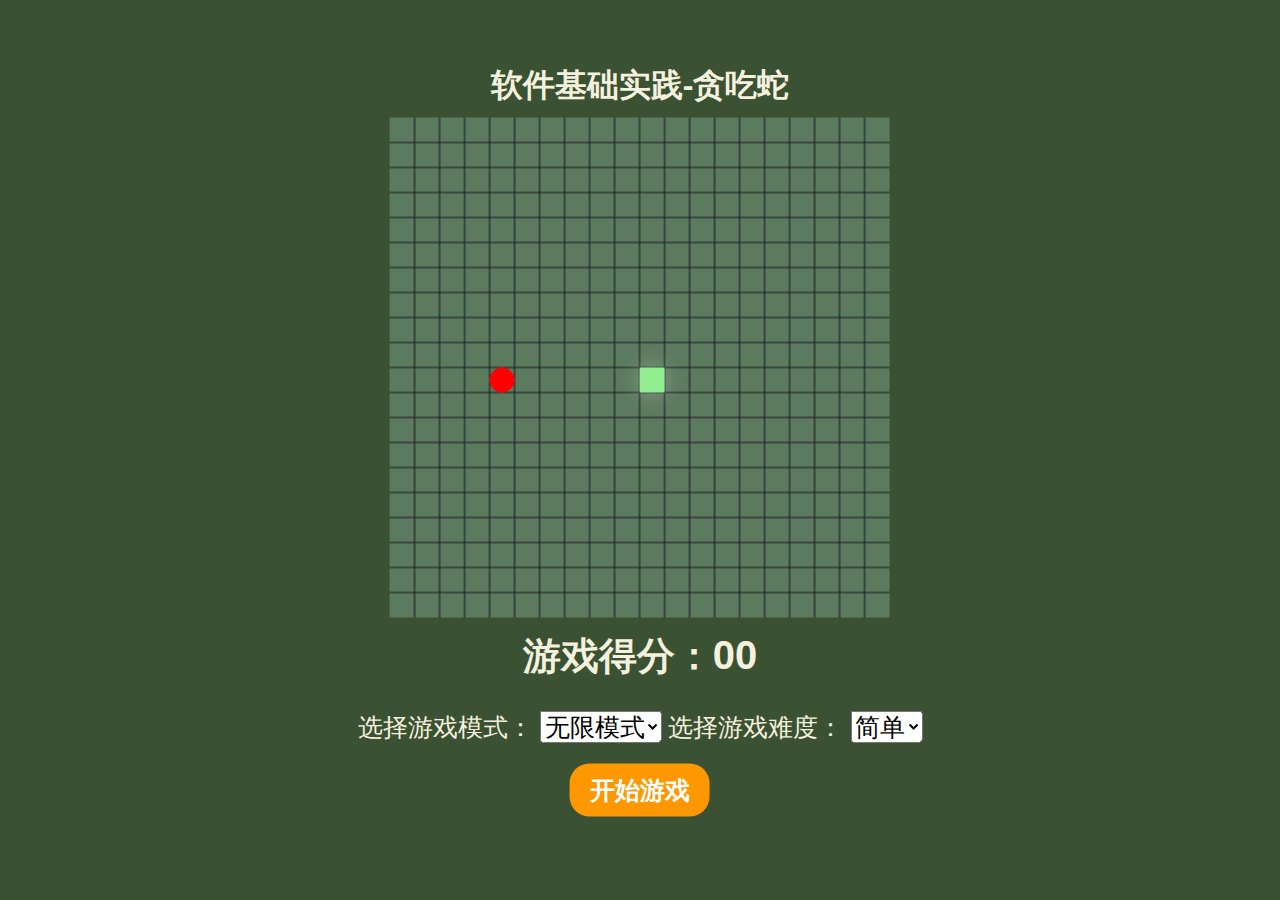
==== NJUPT-CSWeek-SnakeDemo-main/NJUPT-CSWeek-SnakeDemo-main/Snake-Game-main/index.html @ 626a25ac "Add files via upload" ====
<!DOCTYPE html>
<html lang="en">

<head>
    <meta charset="UTF-8">
    <meta http-equiv="X-UA-Compatible" content="IE=edge">
    <meta name="viewport" content="width=device-width, initial-scale=1.0">
    <title>贪吃蛇游戏</title>
    <link rel="stylesheet" href="style.css">
    <script src="script.js" defer></script>
</head>

<body>
    <div class="container noselect">
        <div id="author">
            <h1>软件基础实践-贪吃蛇</h1>
        </div>
        <div id="canvas"></div>
        <div id="ui">
            <h2>游戏得分：<span id="score">00</span></h2>
            <h2 id="timer" style="display:none;">剩余时间：<span id="remainingTime">30</span> 秒</h2>
            <br>
            <span class="modeSelector">选择游戏模式：</span>
            <select id="modeSelector">
                <option value="infinite" selected>无限模式</option>
                <option value="timed">限时模式</option>
            </select>

            <span class="speedSelector">选择游戏难度：</span>
            <select id="speedSelector">
                <option value="70">入门</option>
                <option value="35" selected>简单</option>
                <option value="20">中等</option>
                <option value="10">困难</option>
            </select>

            <span class="timeSelector">选择时间限制：</span>
            <select id="timeSelector">
                <option value="15">15秒</option>
                <option value="30" selected>30秒</option>
                <option value="45">45秒</option>
                <option value="60">60秒</option>
                <option value="90">90秒</option>
            </select>
            
        </div>
        <button id="replay">
            <i class="fas fa-play"></i>
            重新开始
        </button>
    </div>
    </div>
</body>

</html>
---- NJUPT-CSWeek-SnakeDemo-main/NJUPT-CSWeek-SnakeDemo-main/Snake-Game-main/style.css ----
* {
  padding: 0;
  margin: 0;
  box-sizing: border-box;
}
html,
body {
  font-family: "Poppins", sans-serif;
  color: #f4f1de; /* 浅灰色文字，以确保可读性 */
  background-color: #3b5133; /* 深绿色背景 */
}
canvas {
  background-color: #5c7a5d; /* 较浅的绿色，用于canvas背景 */
}
.container {
  position: absolute;
  top: 50%;
  left: 50%;
  transform: translate(-50%, -50%);
  text-align: center;
}
#ui {
  text-align: center;
  font-size: 25px;
  margin-top: 10px;
}
#speedSelector, #modeSelector, #timeSelector {
  text-align: center;
  font-size: 25px;
}
.speedSelector, .modeSelector, .timeSelector {
  text-align: center;
  font-size: 25px;
}
#score {
  margin-top: 10px;
  font-size: 40px;
  font-weight: 800;
}
#timer {
  font-size: 25px;
  color: #ff9800; /* 橙色 */
}
.noselect {
  user-select: none;
}
#replay {
  margin: 20px 0;
  font-size: 25px;
  padding: 10px 20px;
  background: #ff9800; /* 橙色背景 */
  border: none;
  color: #fff; /* 白色文字 */
  border-radius: 20px;
  font-weight: 800;
  cursor: pointer;
  transition: all 200ms cubic-bezier(0.4, 0, 0.2, 1);
}
#replay:hover{
  background: #ffc107; /* 深橙色背景 */
  transition: all 200ms cubic-bezier(0.4, 0, 0.2, 1);
}
@media (max-width: 600px) {
  #replay {
    margin-bottom: 20px;
  }
  #replay,
  h2 {
    transform: rotate(0deg);
  }
  #ui {
    flex-flow: row wrap;
    margin-bottom: 20px;
  }
  #score {
    margin-top: 0;
    margin-left: 20px;
  }
  .container {
    flex-flow: column wrap;
  }
}
#author {
  text-align: center;
  padding-bottom: 10px;
}
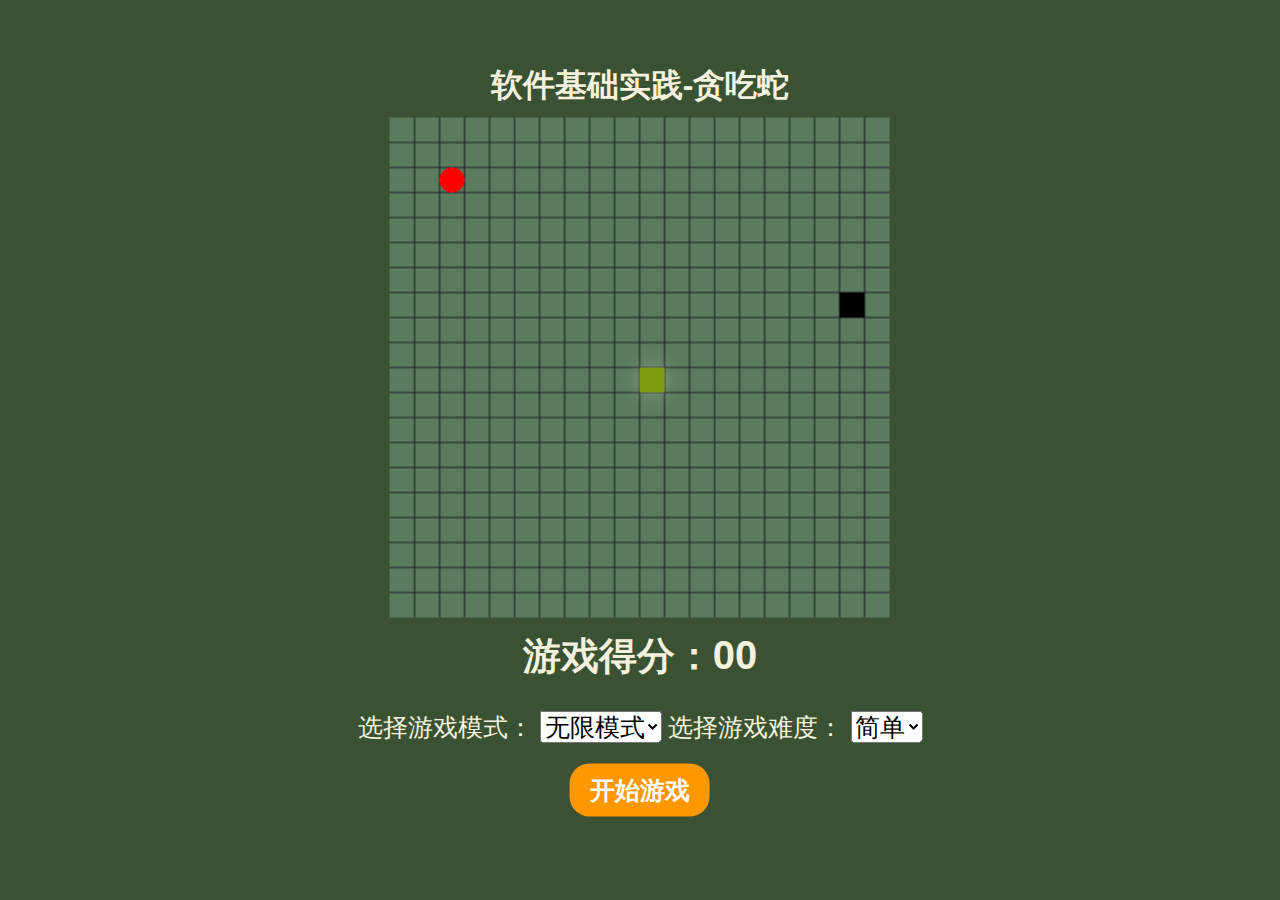
==== commit f267f116: "feat: 变色效果" ====
--- a/NJUPT-CSWeek-SnakeDemo-main/NJUPT-CSWeek-SnakeDemo-main/Snake-Game-main/index.html
+++ b/NJUPT-CSWeek-SnakeDemo-main/NJUPT-CSWeek-SnakeDemo-main/Snake-Game-main/index.html
@@ -42,7 +42,7 @@
                 <option value="60">60秒</option>
                 <option value="90">90秒</option>
             </select>
-            
+
         </div>
         <button id="replay">
             <i class="fas fa-play"></i>
